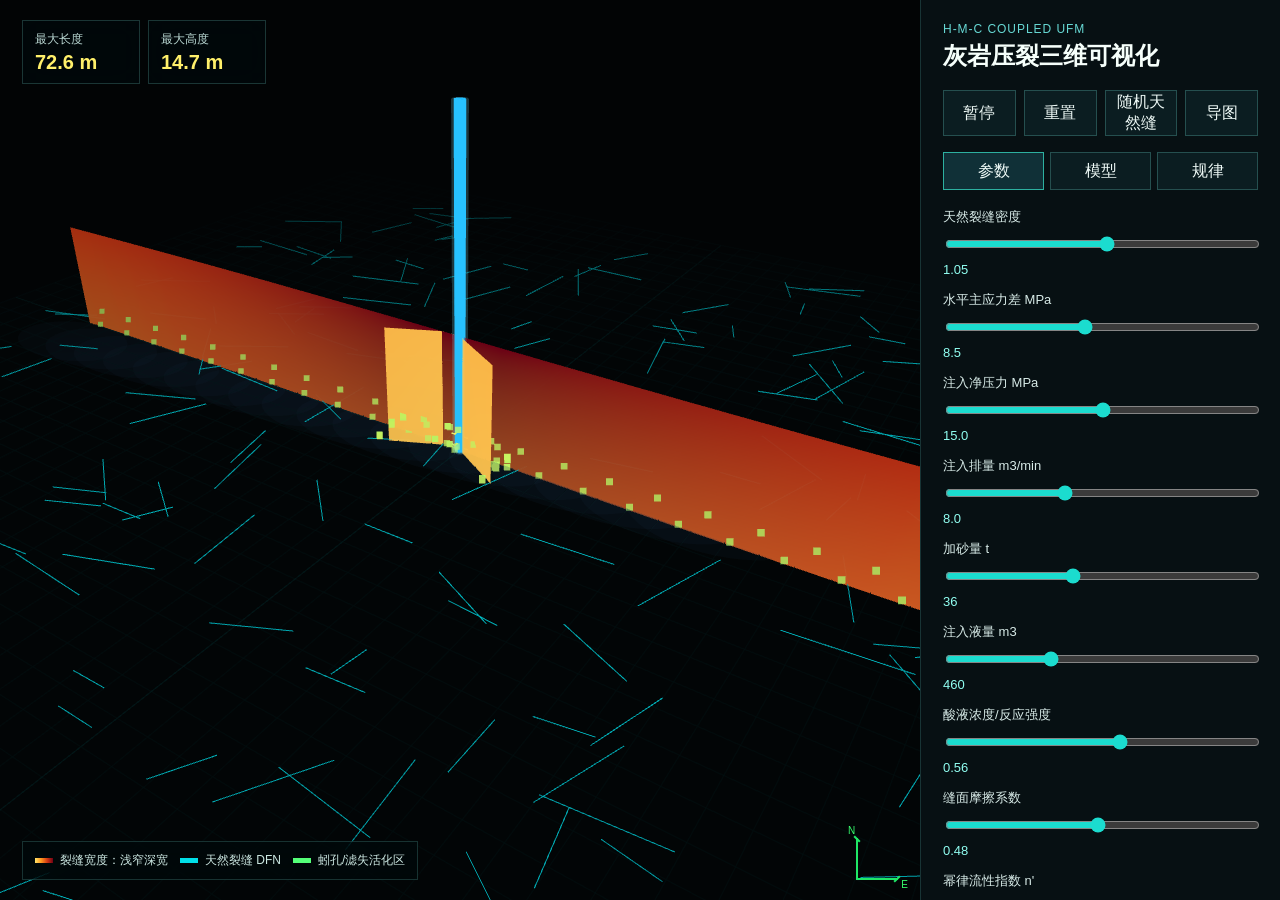
==== index.html @ 72e54757 "Deploy fracture visualizer" ====
<!doctype html>
<html lang="zh-CN">
  <head>
    <meta charset="UTF-8" />
    <meta name="viewport" content="width=device-width, initial-scale=1.0" />
    <title>灰岩多尺度耦合裂缝三维模拟</title>
    <link rel="stylesheet" href="./src/styles.css" />
    <script type="module" src="./src/main.js"></script>
  </head>
  <body>
    <main id="app">
      <section class="stage">
        <div id="viewport" aria-label="三维裂缝模拟视窗"></div>
        <div class="stage-metrics" aria-label="裂缝最大尺度">
          <div><span>最大长度</span><strong id="stageMaxLength">0 m</strong></div>
          <div><span>最大高度</span><strong id="stageMaxHeight">0 m</strong></div>
        </div>
        <div class="legend">
          <span><i class="swatch hot"></i>裂缝宽度：浅窄深宽</span>
          <span><i class="swatch cyan"></i>天然裂缝 DFN</span>
          <span><i class="swatch green"></i>蚓孔/滤失活化区</span>
        </div>
        <div class="compass" aria-hidden="true">
          <span class="north">N</span>
          <span class="east">E</span>
        </div>
      </section>

      <aside class="panel">
        <header class="panel-head">
          <p>H-M-C Coupled UFM</p>
          <h1>灰岩压裂三维可视化</h1>
        </header>

        <div class="toolbar" aria-label="模拟控制">
          <button id="toggleRun" type="button" title="播放或暂停模拟">暂停</button>
          <button id="reset" type="button" title="重置裂缝网络">重置</button>
          <button id="randomNF" type="button" title="随机刷新天然裂缝位置">随机天然缝</button>
          <button id="snapshot" type="button" title="导出当前图片">导图</button>
        </div>

        <div class="tabs" role="tablist">
          <button class="tab active" type="button" data-tab="params">参数</button>
          <button class="tab" type="button" data-tab="model">模型</button>
          <button class="tab" type="button" data-tab="insight">规律</button>
        </div>

        <section class="tab-panel active" data-panel="params">
          <label>
            天然裂缝密度
            <input id="nfDensity" type="range" min="0.25" max="1.8" step="0.05" value="1.05" />
            <output id="nfDensityOut"></output>
          </label>
          <label>
            水平主应力差 MPa
            <input id="stressDiff" type="range" min="1" max="18" step="0.5" value="8.5" />
            <output id="stressDiffOut"></output>
          </label>
          <label>
            注入净压力 MPa
            <input id="netPressure" type="range" min="4" max="26" step="0.5" value="15" />
            <output id="netPressureOut"></output>
          </label>
          <label>
            注入排量 m3/min
            <input id="injectionRate" type="range" min="2" max="18" step="0.5" value="8" />
            <output id="injectionRateOut"></output>
          </label>
          <label>
            加砂量 t
            <input id="sandAmount" type="range" min="0" max="90" step="2" value="35" />
            <output id="sandAmountOut"></output>
          </label>
          <label>
            注入液量 m3
            <input id="fluidVolume" type="range" min="100" max="1200" step="20" value="450" />
            <output id="fluidVolumeOut"></output>
          </label>
          <label>
            酸液浓度/反应强度
            <input id="acidStrength" type="range" min="0" max="1" step="0.02" value="0.56" />
            <output id="acidStrengthOut"></output>
          </label>
          <label>
            缝面摩擦系数
            <input id="friction" type="range" min="0.12" max="0.86" step="0.02" value="0.48" />
            <output id="frictionOut"></output>
          </label>
          <label>
            幂律流性指数 n'
            <input id="flowIndex" type="range" min="0.35" max="1" step="0.01" value="0.62" />
            <output id="flowIndexOut"></output>
          </label>
          <label>
            演化时间
            <input id="timeScale" type="range" min="0" max="1" step="0.01" value="0.74" />
            <output id="timeScaleOut"></output>
          </label>

          <div class="switches">
            <label><input id="showNF" type="checkbox" checked />天然裂缝</label>
            <label><input id="showLeakoff" type="checkbox" checked />滤失蚓孔</label>
            <label><input id="showStress" type="checkbox" checked />应力阴影</label>
          </div>
        </section>

        <section class="tab-panel" data-panel="model">
          <div class="equation">∂w/∂t + ∇·q + qL = 0</div>
          <div class="equation">∂p/∂s ∝ - |q|<sup>n'-1</sup>q / w<sup>2n'+1</sup></div>
          <div class="equation">|τβ + τ| &lt; μ(σnβ + σn) + S0</div>
          <div class="equation">∂Wetched/∂t ∝ α R(Cw) / ρr(1-φ)</div>
          <p class="note">
            该原型采用文档中的 UFM/H-M-C 关系建立可视化近似：DDM 应力阴影控制宽度衰减，Gu-Weng/Renshaw-Pollard 条件控制穿越或偏转，酸岩反应控制刻蚀宽度、摩擦软化与滤失增强。
          </p>
        </section>

        <section class="tab-panel" data-panel="insight">
          <dl class="metrics">
            <div><dt>SRV 体积指数</dt><dd id="srvValue">0</dd></div>
            <div><dt>活化分支数</dt><dd id="branchValue">0</dd></div>
            <div><dt>穿越/偏转比</dt><dd id="crossValue">0</dd></div>
            <div><dt>平均酸蚀缝宽 mm</dt><dd id="etchedValue">0</dd></div>
            <div><dt>最大裂缝长度</dt><dd id="maxLengthValue">0 m</dd></div>
            <div><dt>最大裂缝高度</dt><dd id="maxHeightValue">0 m</dd></div>
            <div><dt>支撑导流指数</dt><dd id="proppantValue">0</dd></div>
          </dl>
          <p id="ruleText" class="rule-text"></p>
        </section>
      </aside>
    </main>
  </body>
</html>
---- src/styles.css ----
:root {
  color-scheme: dark;
  font-family:
    Inter, "Segoe UI", "Microsoft YaHei", "PingFang SC", Arial, sans-serif;
  background: #020405;
  color: #eff7f5;
}

* {
  box-sizing: border-box;
}

body {
  margin: 0;
  min-width: 320px;
  min-height: 100vh;
  overflow: hidden;
}

button,
input {
  font: inherit;
}

#app {
  display: grid;
  grid-template-columns: minmax(0, 1fr) 360px;
  width: 100vw;
  height: 100vh;
  background: #020405;
}

.stage {
  position: relative;
  min-width: 0;
  overflow: hidden;
}

#viewport {
  width: 100%;
  height: 100%;
}

#viewport canvas {
  display: block;
  width: 100%;
  height: 100%;
}

.stage-metrics {
  position: absolute;
  left: 22px;
  top: 20px;
  display: grid;
  grid-template-columns: repeat(2, minmax(118px, 1fr));
  gap: 8px;
  max-width: min(360px, calc(100% - 44px));
  z-index: 2;
}

.stage-metrics div {
  padding: 10px 12px;
  border: 1px solid rgba(128, 240, 230, 0.2);
  background: rgba(1, 10, 12, 0.68);
  backdrop-filter: blur(12px);
}

.stage-metrics span {
  display: block;
  margin-bottom: 4px;
  color: #b9d8d3;
  font-size: 12px;
}

.stage-metrics strong {
  color: #fff06a;
  font-size: 20px;
  line-height: 1;
  font-variant-numeric: tabular-nums;
}

.legend {
  position: absolute;
  left: 22px;
  bottom: 20px;
  display: flex;
  flex-wrap: wrap;
  gap: 12px;
  align-items: center;
  padding: 10px 12px;
  border: 1px solid rgba(128, 240, 230, 0.18);
  background: rgba(1, 10, 12, 0.62);
  backdrop-filter: blur(12px);
  font-size: 12px;
  color: #cce8e3;
}

.legend span {
  display: inline-flex;
  gap: 7px;
  align-items: center;
  white-space: nowrap;
}

.swatch {
  width: 18px;
  height: 5px;
  display: inline-block;
}

.swatch.hot {
  background: linear-gradient(90deg, #ffe36a, #ff9a1f, #d43a12, #6f0015);
}

.swatch.cyan {
  background: #00dfe8;
}

.swatch.green {
  background: #54ff78;
}

.compass {
  position: absolute;
  right: 22px;
  bottom: 20px;
  width: 42px;
  height: 42px;
  border-left: 2px solid #1fe766;
  border-bottom: 2px solid #1fe766;
  color: #38ff6e;
  font-size: 10px;
}

.compass::before,
.compass::after {
  content: "";
  position: absolute;
  background: #1fe766;
}

.compass::before {
  left: -5px;
  top: 0;
  width: 8px;
  height: 2px;
  transform: rotate(45deg);
}

.compass::after {
  right: 0;
  bottom: -5px;
  width: 2px;
  height: 8px;
  transform: rotate(45deg);
}

.north {
  position: absolute;
  left: -10px;
  top: -13px;
}

.east {
  position: absolute;
  right: -10px;
  bottom: -12px;
}

.panel {
  min-width: 0;
  padding: 22px;
  border-left: 1px solid rgba(112, 240, 226, 0.16);
  background: #071013;
  overflow: auto;
}

.panel-head p {
  margin: 0 0 6px;
  color: #67d9d5;
  font-size: 12px;
  text-transform: uppercase;
  letter-spacing: 0.08em;
}

.panel-head h1 {
  margin: 0;
  color: #f6fffb;
  font-size: 24px;
  line-height: 1.18;
  font-weight: 720;
}

.toolbar {
  display: grid;
  grid-template-columns: repeat(4, minmax(0, 1fr));
  gap: 8px;
  margin: 20px 0 16px;
}

.toolbar button,
.tab {
  min-height: 38px;
  border: 1px solid rgba(123, 239, 226, 0.24);
  color: #effaf7;
  background: #0b1d21;
  cursor: pointer;
}

.toolbar button:hover,
.tab:hover,
.tab.active {
  border-color: rgba(64, 255, 224, 0.62);
  background: #103037;
}

.tabs {
  display: grid;
  grid-template-columns: repeat(3, minmax(0, 1fr));
  gap: 6px;
  margin-bottom: 18px;
}

.tab-panel {
  display: none;
}

.tab-panel.active {
  display: block;
}

label {
  display: grid;
  grid-template-columns: 1fr auto;
  gap: 8px 12px;
  align-items: center;
  margin-bottom: 14px;
  color: #d8ebe8;
  font-size: 13px;
}

output {
  color: #91fff2;
  font-variant-numeric: tabular-nums;
}

input[type="range"] {
  grid-column: 1 / -1;
  width: 100%;
  accent-color: #1bdccf;
}

.switches {
  display: grid;
  grid-template-columns: 1fr;
  gap: 10px;
  margin-top: 18px;
  padding-top: 16px;
  border-top: 1px solid rgba(255, 255, 255, 0.08);
}

.switches label {
  display: flex;
  gap: 9px;
  margin: 0;
}

input[type="checkbox"] {
  width: 16px;
  height: 16px;
  accent-color: #18dbca;
}

.equation {
  margin-bottom: 10px;
  padding: 11px 12px;
  border: 1px solid rgba(96, 231, 215, 0.18);
  background: #09191d;
  color: #f7fffc;
  font-family: "Cambria Math", Cambria, Georgia, serif;
  font-size: 15px;
  line-height: 1.45;
}

.note,
.rule-text {
  color: #b7ccc8;
  font-size: 13px;
  line-height: 1.7;
}

.metrics {
  display: grid;
  gap: 10px;
  margin: 0 0 18px;
}

.metrics div {
  display: flex;
  justify-content: space-between;
  gap: 14px;
  padding: 12px 0;
  border-bottom: 1px solid rgba(255, 255, 255, 0.08);
}

.metrics dt {
  color: #b6cbc7;
}

.metrics dd {
  margin: 0;
  color: #fff06a;
  font-weight: 760;
  font-variant-numeric: tabular-nums;
}

@media (max-width: 900px) {
  body {
    overflow: auto;
  }

  #app {
    grid-template-columns: 1fr;
    height: auto;
    min-height: 100vh;
  }

  .stage {
    height: 62vh;
    min-height: 430px;
  }

  .panel {
    border-left: 0;
    border-top: 1px solid rgba(112, 240, 226, 0.16);
  }
}

@media (max-width: 520px) {
  .panel {
    padding: 18px;
  }

  .legend {
    left: 12px;
    right: 12px;
    bottom: 14px;
  }

  .stage-metrics {
    left: 12px;
    top: 12px;
    grid-template-columns: 1fr;
    max-width: 190px;
  }

  .compass {
    display: none;
  }
}
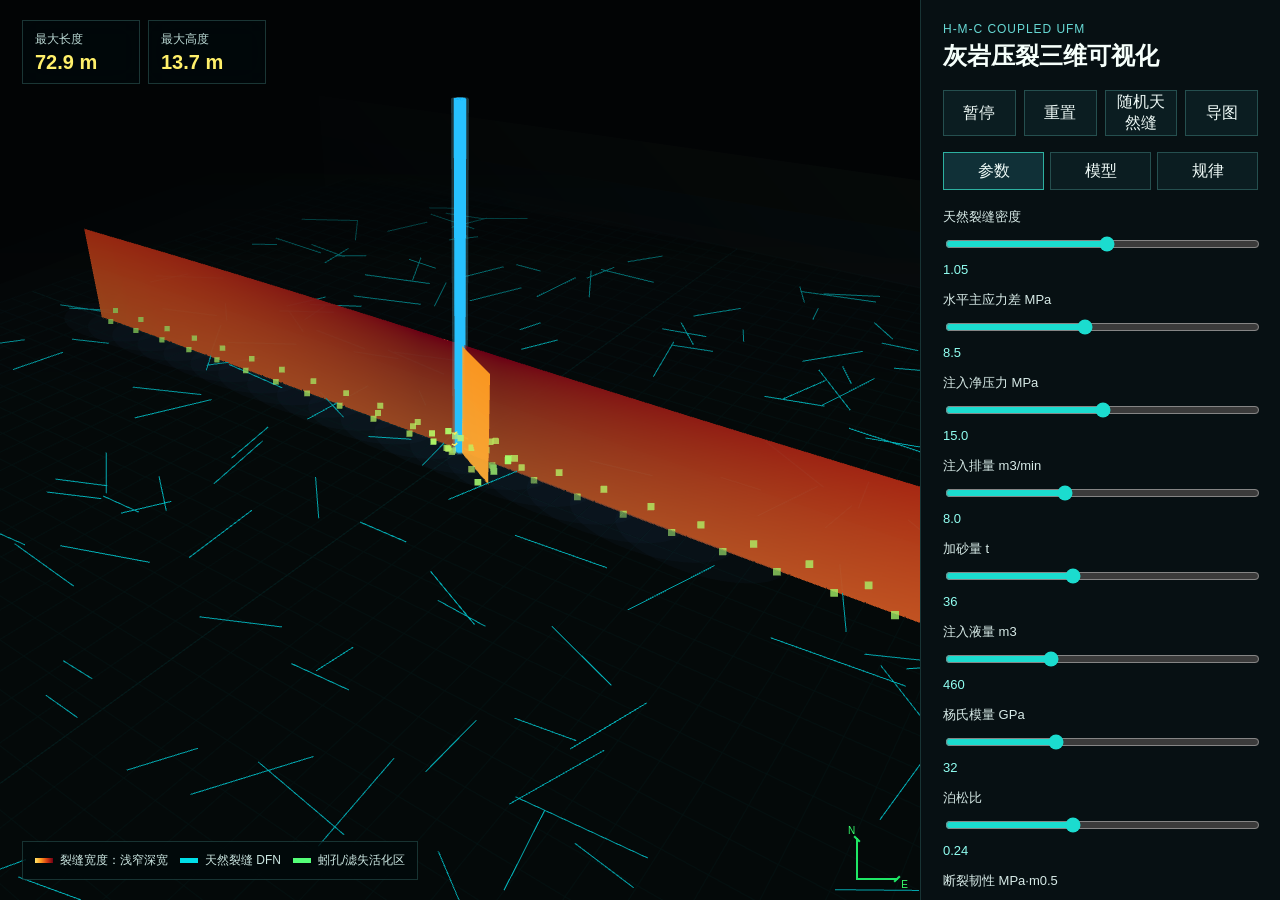
==== commit fcc1e4ae: "Add geomechanics controls" ====
--- a/index.html
+++ b/index.html
@@ -77,6 +77,31 @@
             <output id="fluidVolumeOut"></output>
           </label>
           <label>
+            杨氏模量 GPa
+            <input id="youngModulus" type="range" min="12" max="70" step="1" value="32" />
+            <output id="youngModulusOut"></output>
+          </label>
+          <label>
+            泊松比
+            <input id="poissonRatio" type="range" min="0.16" max="0.36" step="0.01" value="0.24" />
+            <output id="poissonRatioOut"></output>
+          </label>
+          <label>
+            断裂韧性 MPa·m0.5
+            <input id="fractureToughness" type="range" min="0.35" max="2.8" step="0.05" value="1.15" />
+            <output id="fractureToughnessOut"></output>
+          </label>
+          <label>
+            滤失系数 m/min0.5
+            <input id="leakoffCoeff" type="range" min="0.001" max="0.025" step="0.001" value="0.006" />
+            <output id="leakoffCoeffOut"></output>
+          </label>
+          <label>
+            岩性分层/隔层强度
+            <input id="layerContrast" type="range" min="0" max="1" step="0.02" value="0.38" />
+            <output id="layerContrastOut"></output>
+          </label>
+          <label>
             酸液浓度/反应强度
             <input id="acidStrength" type="range" min="0" max="1" step="0.02" value="0.56" />
             <output id="acidStrengthOut"></output>
@@ -123,6 +148,8 @@
             <div><dt>最大裂缝长度</dt><dd id="maxLengthValue">0 m</dd></div>
             <div><dt>最大裂缝高度</dt><dd id="maxHeightValue">0 m</dd></div>
             <div><dt>支撑导流指数</dt><dd id="proppantValue">0</dd></div>
+            <div><dt>层间限制系数</dt><dd id="containmentValue">0</dd></div>
+            <div><dt>净压力效率</dt><dd id="pressureEfficiencyValue">0</dd></div>
           </dl>
           <p id="ruleText" class="rule-text"></p>
         </section>
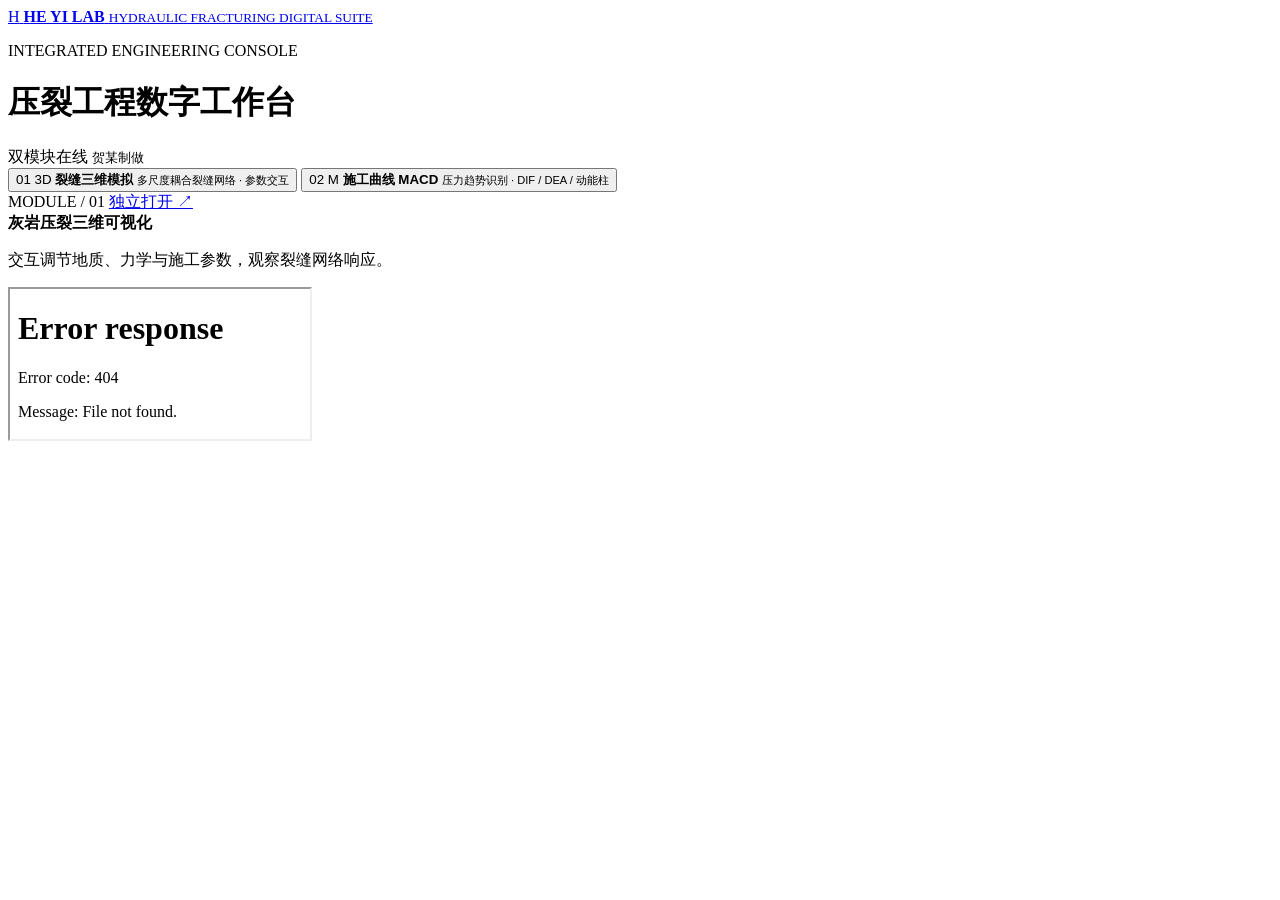
==== commit 12e808e4: "Update index.html" ====
--- a/index.html
+++ b/index.html
@@ -3,157 +3,118 @@
   <head>
     <meta charset="UTF-8" />
     <meta name="viewport" content="width=device-width, initial-scale=1.0" />
-    <title>灰岩多尺度耦合裂缝三维模拟</title>
-    <link rel="stylesheet" href="./src/styles.css" />
-    <script type="module" src="./src/main.js"></script>
+    <meta name="theme-color" content="#07111d" />
+    <title>压裂工程数字工作台 · 贺某制做</title>
+    <meta
+      name="description"
+      content="集成裂缝三维模拟与压裂施工曲线 MACD 分析的工程数字工作台。"
+    />
+    <link rel="stylesheet" href="./portal.css" />
+    <script type="module" src="./portal.js"></script>
   </head>
   <body>
-    <main id="app">
-      <section class="stage">
-        <div id="viewport" aria-label="三维裂缝模拟视窗"></div>
-        <div class="stage-metrics" aria-label="裂缝最大尺度">
-          <div><span>最大长度</span><strong id="stageMaxLength">0 m</strong></div>
-          <div><span>最大高度</span><strong id="stageMaxHeight">0 m</strong></div>
-        </div>
-        <div class="legend">
-          <span><i class="swatch hot"></i>裂缝宽度：浅窄深宽</span>
-          <span><i class="swatch cyan"></i>天然裂缝 DFN</span>
-          <span><i class="swatch green"></i>蚓孔/滤失活化区</span>
-        </div>
-        <div class="compass" aria-hidden="true">
-          <span class="north">N</span>
-          <span class="east">E</span>
-        </div>
-      </section>
+    <main class="portal">
+      <header class="portal-header">
+        <a class="brand" href="./" aria-label="压裂工程数字工作台首页">
+          <span class="brand-mark">H</span>
+          <span>
+            <strong>HE YI LAB</strong>
+            <small>HYDRAULIC FRACTURING DIGITAL SUITE</small>
+          </span>
+        </a>
 
-      <aside class="panel">
-        <header class="panel-head">
-          <p>H-M-C Coupled UFM</p>
-          <h1>灰岩压裂三维可视化</h1>
-        </header>
-
-        <div class="toolbar" aria-label="模拟控制">
-          <button id="toggleRun" type="button" title="播放或暂停模拟">暂停</button>
-          <button id="reset" type="button" title="重置裂缝网络">重置</button>
-          <button id="randomNF" type="button" title="随机刷新天然裂缝位置">随机天然缝</button>
-          <button id="snapshot" type="button" title="导出当前图片">导图</button>
+        <div class="title-block">
+          <p>INTEGRATED ENGINEERING CONSOLE</p>
+          <h1>压裂工程数字工作台</h1>
         </div>
 
-        <div class="tabs" role="tablist">
-          <button class="tab active" type="button" data-tab="params">参数</button>
-          <button class="tab" type="button" data-tab="model">模型</button>
-          <button class="tab" type="button" data-tab="insight">规律</button>
+        <div class="system-state" aria-label="系统状态">
+          <i aria-hidden="true"></i>
+          <span>双模块在线</span>
+          <small>贺某制做</small>
+        </div>
+      </header>
+
+      <nav class="module-tabs" role="tablist" aria-label="工程分析模块">
+        <button
+          id="tab-fracture"
+          class="module-tab active"
+          type="button"
+          role="tab"
+          aria-selected="true"
+          aria-controls="panel-fracture"
+          data-module="fracture"
+        >
+          <span class="tab-index">01</span>
+          <span class="tab-code">3D</span>
+          <span class="tab-copy">
+            <strong>裂缝三维模拟</strong>
+            <small>多尺度耦合裂缝网络 · 参数交互</small>
+          </span>
+        </button>
+
+        <button
+          id="tab-macd"
+          class="module-tab"
+          type="button"
+          role="tab"
+          aria-selected="false"
+          aria-controls="panel-macd"
+          data-module="macd"
+        >
+          <span class="tab-index">02</span>
+          <span class="tab-code">M</span>
+          <span class="tab-copy">
+            <strong>施工曲线 MACD</strong>
+            <small>压力趋势识别 · DIF / DEA / 动能柱</small>
+          </span>
+        </button>
+
+        <div class="module-meta">
+          <span id="activeCode">MODULE / 01</span>
+          <a id="openModule" href="./fracture/" target="_blank" rel="noopener">
+            独立打开 ↗
+          </a>
+        </div>
+      </nav>
+
+      <section class="workspace" aria-live="polite">
+        <div class="workspace-bar">
+          <div>
+            <span class="signal" aria-hidden="true"></span>
+            <strong id="activeTitle">灰岩压裂三维可视化</strong>
+          </div>
+          <p id="activeDescription">交互调节地质、力学与施工参数，观察裂缝网络响应。</p>
         </div>
 
-        <section class="tab-panel active" data-panel="params">
-          <label>
-            天然裂缝密度
-            <input id="nfDensity" type="range" min="0.25" max="1.8" step="0.05" value="1.05" />
-            <output id="nfDensityOut"></output>
-          </label>
-          <label>
-            水平主应力差 MPa
-            <input id="stressDiff" type="range" min="1" max="18" step="0.5" value="8.5" />
-            <output id="stressDiffOut"></output>
-          </label>
-          <label>
-            注入净压力 MPa
-            <input id="netPressure" type="range" min="4" max="26" step="0.5" value="15" />
-            <output id="netPressureOut"></output>
-          </label>
-          <label>
-            注入排量 m3/min
-            <input id="injectionRate" type="range" min="2" max="18" step="0.5" value="8" />
-            <output id="injectionRateOut"></output>
-          </label>
-          <label>
-            加砂量 t
-            <input id="sandAmount" type="range" min="0" max="90" step="2" value="35" />
-            <output id="sandAmountOut"></output>
-          </label>
-          <label>
-            注入液量 m3
-            <input id="fluidVolume" type="range" min="100" max="1200" step="20" value="450" />
-            <output id="fluidVolumeOut"></output>
-          </label>
-          <label>
-            杨氏模量 GPa
-            <input id="youngModulus" type="range" min="12" max="70" step="1" value="32" />
-            <output id="youngModulusOut"></output>
-          </label>
-          <label>
-            泊松比
-            <input id="poissonRatio" type="range" min="0.16" max="0.36" step="0.01" value="0.24" />
-            <output id="poissonRatioOut"></output>
-          </label>
-          <label>
-            断裂韧性 MPa·m0.5
-            <input id="fractureToughness" type="range" min="0.35" max="2.8" step="0.05" value="1.15" />
-            <output id="fractureToughnessOut"></output>
-          </label>
-          <label>
-            滤失系数 m/min0.5
-            <input id="leakoffCoeff" type="range" min="0.001" max="0.025" step="0.001" value="0.006" />
-            <output id="leakoffCoeffOut"></output>
-          </label>
-          <label>
-            岩性分层/隔层强度
-            <input id="layerContrast" type="range" min="0" max="1" step="0.02" value="0.38" />
-            <output id="layerContrastOut"></output>
-          </label>
-          <label>
-            酸液浓度/反应强度
-            <input id="acidStrength" type="range" min="0" max="1" step="0.02" value="0.56" />
-            <output id="acidStrengthOut"></output>
-          </label>
-          <label>
-            缝面摩擦系数
-            <input id="friction" type="range" min="0.12" max="0.86" step="0.02" value="0.48" />
-            <output id="frictionOut"></output>
-          </label>
-          <label>
-            幂律流性指数 n'
-            <input id="flowIndex" type="range" min="0.35" max="1" step="0.01" value="0.62" />
-            <output id="flowIndexOut"></output>
-          </label>
-          <label>
-            演化时间
-            <input id="timeScale" type="range" min="0" max="1" step="0.01" value="0.74" />
-            <output id="timeScaleOut"></output>
-          </label>
-
-          <div class="switches">
-            <label><input id="showNF" type="checkbox" checked />天然裂缝</label>
-            <label><input id="showLeakoff" type="checkbox" checked />滤失蚓孔</label>
-            <label><input id="showStress" type="checkbox" checked />应力阴影</label>
-          </div>
+        <section
+          id="panel-fracture"
+          class="module-panel active"
+          role="tabpanel"
+          aria-labelledby="tab-fracture"
+        >
+          <iframe
+            src="./fracture/"
+            title="裂缝三维模拟模块"
+            loading="eager"
+            allow="fullscreen"
+          ></iframe>
         </section>
 
-        <section class="tab-panel" data-panel="model">
-          <div class="equation">∂w/∂t + ∇·q + qL = 0</div>
-          <div class="equation">∂p/∂s ∝ - |q|<sup>n'-1</sup>q / w<sup>2n'+1</sup></div>
-          <div class="equation">|τβ + τ| &lt; μ(σnβ + σn) + S0</div>
-          <div class="equation">∂Wetched/∂t ∝ α R(Cw) / ρr(1-φ)</div>
-          <p class="note">
-            该原型采用文档中的 UFM/H-M-C 关系建立可视化近似：DDM 应力阴影控制宽度衰减，Gu-Weng/Renshaw-Pollard 条件控制穿越或偏转，酸岩反应控制刻蚀宽度、摩擦软化与滤失增强。
-          </p>
+        <section
+          id="panel-macd"
+          class="module-panel"
+          role="tabpanel"
+          aria-labelledby="tab-macd"
+          hidden
+        >
+          <iframe
+            data-src="./fracpulse/"
+            title="压裂施工曲线 MACD 分析模块"
+            loading="lazy"
+          ></iframe>
         </section>
-
-        <section class="tab-panel" data-panel="insight">
-          <dl class="metrics">
-            <div><dt>SRV 体积指数</dt><dd id="srvValue">0</dd></div>
-            <div><dt>活化分支数</dt><dd id="branchValue">0</dd></div>
-            <div><dt>穿越/偏转比</dt><dd id="crossValue">0</dd></div>
-            <div><dt>平均酸蚀缝宽 mm</dt><dd id="etchedValue">0</dd></div>
-            <div><dt>最大裂缝长度</dt><dd id="maxLengthValue">0 m</dd></div>
-            <div><dt>最大裂缝高度</dt><dd id="maxHeightValue">0 m</dd></div>
-            <div><dt>支撑导流指数</dt><dd id="proppantValue">0</dd></div>
-            <div><dt>层间限制系数</dt><dd id="containmentValue">0</dd></div>
-            <div><dt>净压力效率</dt><dd id="pressureEfficiencyValue">0</dd></div>
-          </dl>
-          <p id="ruleText" class="rule-text"></p>
-        </section>
-      </aside>
+      </section>
     </main>
   </body>
 </html>
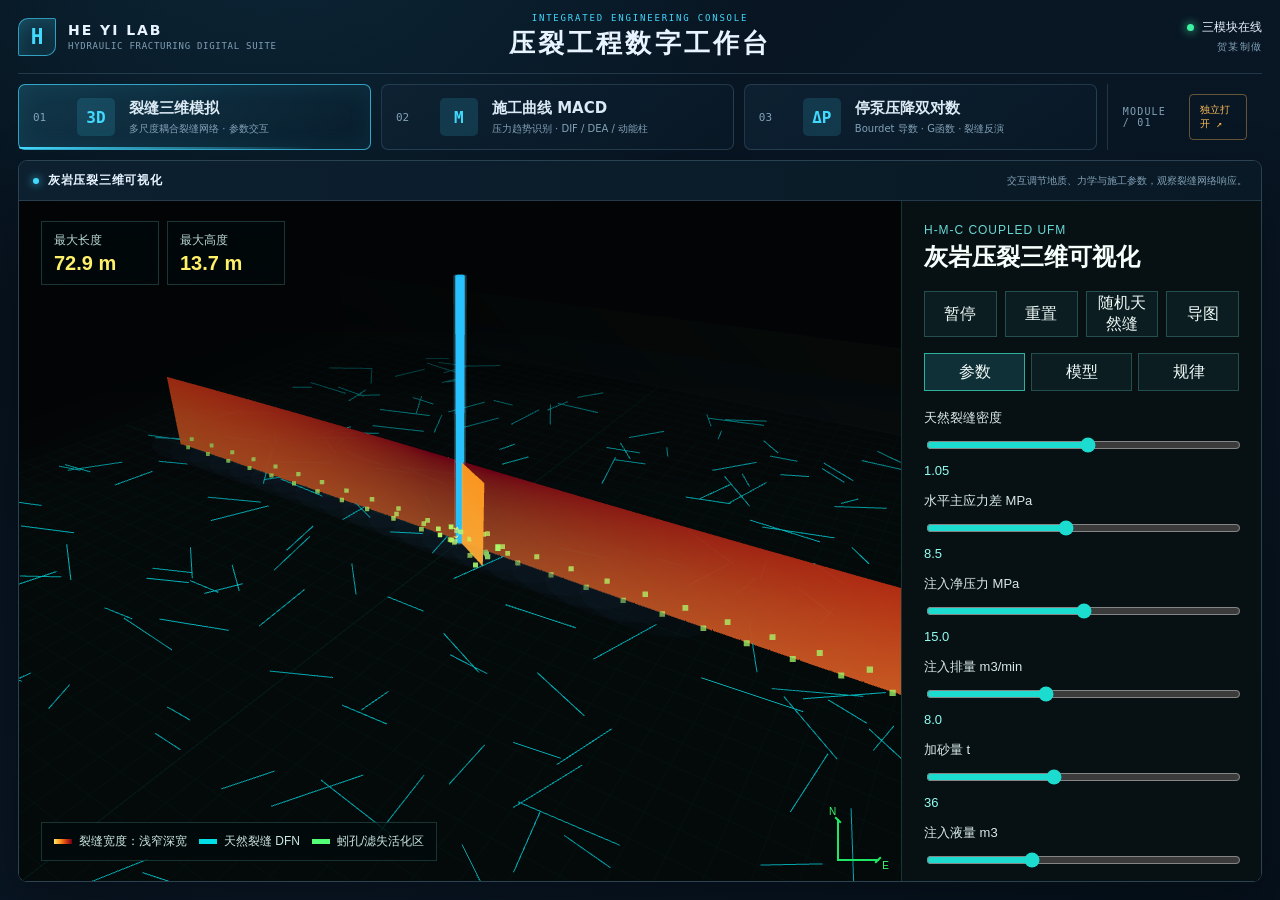
==== commit dfd0ef77: "Add pressure falloff analysis module" ====
--- a/index.html
+++ b/index.html
@@ -7,7 +7,7 @@
     <title>压裂工程数字工作台 · 贺某制做</title>
     <meta
       name="description"
-      content="集成裂缝三维模拟与压裂施工曲线 MACD 分析的工程数字工作台。"
+      content="集成裂缝三维模拟、施工曲线多指标分析与停泵压降双对数反演的工程数字工作台。"
     />
     <link rel="stylesheet" href="./portal.css" />
     <script type="module" src="./portal.js"></script>
@@ -30,7 +30,7 @@
 
         <div class="system-state" aria-label="系统状态">
           <i aria-hidden="true"></i>
-          <span>双模块在线</span>
+          <span>三模块在线</span>
           <small>贺某制做</small>
         </div>
       </header>
@@ -67,6 +67,23 @@
           <span class="tab-copy">
             <strong>施工曲线 MACD</strong>
             <small>压力趋势识别 · DIF / DEA / 动能柱</small>
+          </span>
+        </button>
+
+        <button
+          id="tab-falloff"
+          class="module-tab"
+          type="button"
+          role="tab"
+          aria-selected="false"
+          aria-controls="panel-falloff"
+          data-module="falloff"
+        >
+          <span class="tab-index">03</span>
+          <span class="tab-code">ΔP</span>
+          <span class="tab-copy">
+            <strong>停泵压降双对数</strong>
+            <small>Bourdet 导数 · G函数 · 裂缝反演</small>
           </span>
         </button>
 
@@ -114,6 +131,20 @@
             loading="lazy"
           ></iframe>
         </section>
+
+        <section
+          id="panel-falloff"
+          class="module-panel"
+          role="tabpanel"
+          aria-labelledby="tab-falloff"
+          hidden
+        >
+          <iframe
+            data-src="./falloff/"
+            title="停泵压降双对数分析模块"
+            loading="lazy"
+          ></iframe>
+        </section>
       </section>
     </main>
   </body>
--- a/portal.css
+++ b/portal.css
@@ -0,0 +1,425 @@
+:root {
+  color-scheme: dark;
+  font-family: Inter, "Microsoft YaHei", "PingFang SC", system-ui, sans-serif;
+  background: #07111d;
+  color: #e8f4ff;
+  --cyan: #42d9ff;
+  --cyan-soft: rgba(66, 217, 255, 0.14);
+  --amber: #ffbd59;
+  --panel: #0b1927;
+  --line: rgba(135, 181, 210, 0.2);
+  --muted: #82a1b7;
+}
+
+* {
+  box-sizing: border-box;
+}
+
+html,
+body {
+  width: 100%;
+  height: 100%;
+  margin: 0;
+  overflow: hidden;
+}
+
+body {
+  background:
+    radial-gradient(circle at 20% -20%, rgba(32, 127, 165, 0.22), transparent 37%),
+    linear-gradient(135deg, #06101b 0%, #091725 55%, #06111c 100%);
+}
+
+button,
+a {
+  font: inherit;
+}
+
+.portal {
+  display: grid;
+  grid-template-rows: 74px 86px minmax(0, 1fr);
+  width: 100%;
+  height: 100%;
+  padding: 0 18px 18px;
+}
+
+.portal-header {
+  display: grid;
+  grid-template-columns: minmax(220px, 1fr) auto minmax(220px, 1fr);
+  align-items: center;
+  gap: 22px;
+  border-bottom: 1px solid var(--line);
+}
+
+.brand {
+  display: inline-flex;
+  align-items: center;
+  gap: 12px;
+  width: fit-content;
+  color: inherit;
+  text-decoration: none;
+}
+
+.brand-mark {
+  display: grid;
+  place-items: center;
+  width: 38px;
+  height: 38px;
+  border: 1px solid rgba(66, 217, 255, 0.65);
+  border-radius: 10px 2px 10px 2px;
+  background: linear-gradient(145deg, rgba(66, 217, 255, 0.2), rgba(66, 217, 255, 0.03));
+  color: var(--cyan);
+  font-family: Consolas, monospace;
+  font-size: 21px;
+  font-weight: 800;
+  box-shadow: inset 0 0 18px rgba(66, 217, 255, 0.11);
+}
+
+.brand strong,
+.brand small {
+  display: block;
+}
+
+.brand strong {
+  letter-spacing: 0.14em;
+  font-size: 14px;
+}
+
+.brand small {
+  margin-top: 3px;
+  color: var(--muted);
+  font-family: Consolas, monospace;
+  font-size: 9px;
+  letter-spacing: 0.08em;
+}
+
+.title-block {
+  text-align: center;
+}
+
+.title-block p,
+.title-block h1 {
+  margin: 0;
+}
+
+.title-block p {
+  color: var(--cyan);
+  font-family: Consolas, monospace;
+  font-size: 9px;
+  letter-spacing: 0.2em;
+}
+
+.title-block h1 {
+  margin-top: 3px;
+  font-size: clamp(18px, 2vw, 26px);
+  letter-spacing: 0.12em;
+  font-weight: 650;
+}
+
+.system-state {
+  display: grid;
+  grid-template-columns: auto auto;
+  justify-content: end;
+  align-items: center;
+  column-gap: 8px;
+  font-size: 12px;
+}
+
+.system-state i {
+  width: 7px;
+  height: 7px;
+  border-radius: 50%;
+  background: #3df3a3;
+  box-shadow: 0 0 10px #3df3a3;
+}
+
+.system-state small {
+  grid-column: 1 / -1;
+  margin-top: 4px;
+  color: var(--muted);
+  text-align: right;
+  letter-spacing: 0.12em;
+}
+
+.module-tabs {
+  display: grid;
+  grid-template-columns: repeat(3, minmax(220px, 1fr)) minmax(150px, 0.44fr);
+  gap: 10px;
+  padding: 10px 0;
+}
+
+.module-tab {
+  position: relative;
+  display: grid;
+  grid-template-columns: 34px 42px 1fr;
+  align-items: center;
+  gap: 10px;
+  min-width: 0;
+  padding: 10px 14px;
+  border: 1px solid var(--line);
+  border-radius: 7px;
+  background: linear-gradient(145deg, rgba(14, 34, 51, 0.92), rgba(9, 24, 38, 0.88));
+  color: #dbeaf4;
+  text-align: left;
+  cursor: pointer;
+  transition: border-color 160ms ease, background 160ms ease, transform 160ms ease;
+}
+
+.module-tab::after {
+  content: "";
+  position: absolute;
+  right: 0;
+  bottom: 0;
+  left: 0;
+  height: 2px;
+  border-radius: 0 0 7px 7px;
+  background: transparent;
+}
+
+.module-tab:hover {
+  border-color: rgba(66, 217, 255, 0.48);
+  transform: translateY(-1px);
+}
+
+.module-tab:focus-visible {
+  outline: 2px solid var(--cyan);
+  outline-offset: 2px;
+}
+
+.module-tab.active {
+  border-color: rgba(66, 217, 255, 0.7);
+  background: linear-gradient(145deg, rgba(20, 62, 82, 0.82), rgba(9, 29, 44, 0.92));
+  box-shadow: inset 0 0 24px rgba(66, 217, 255, 0.08);
+}
+
+.module-tab.active::after {
+  background: linear-gradient(90deg, var(--cyan), transparent 84%);
+}
+
+.tab-index {
+  color: var(--muted);
+  font-family: Consolas, monospace;
+  font-size: 11px;
+}
+
+.tab-code {
+  display: grid;
+  place-items: center;
+  width: 38px;
+  height: 38px;
+  border-radius: 5px;
+  background: var(--cyan-soft);
+  color: var(--cyan);
+  font-family: Consolas, monospace;
+  font-weight: 800;
+}
+
+.tab-copy {
+  min-width: 0;
+}
+
+.tab-copy strong,
+.tab-copy small {
+  display: block;
+  overflow: hidden;
+  text-overflow: ellipsis;
+  white-space: nowrap;
+}
+
+.tab-copy strong {
+  font-size: 15px;
+}
+
+.tab-copy small {
+  margin-top: 4px;
+  color: var(--muted);
+  font-size: 10px;
+}
+
+.module-meta {
+  display: flex;
+  align-items: center;
+  justify-content: space-between;
+  gap: 12px;
+  padding: 0 15px;
+  border-left: 1px solid var(--line);
+  font-family: Consolas, monospace;
+  font-size: 10px;
+}
+
+.module-meta span {
+  color: var(--muted);
+  letter-spacing: 0.12em;
+}
+
+.module-meta a {
+  padding: 8px 10px;
+  border: 1px solid rgba(255, 189, 89, 0.38);
+  border-radius: 4px;
+  color: var(--amber);
+  text-decoration: none;
+}
+
+.workspace {
+  display: grid;
+  grid-template-rows: 40px minmax(0, 1fr);
+  min-height: 0;
+  overflow: hidden;
+  border: 1px solid rgba(135, 181, 210, 0.26);
+  border-radius: 9px;
+  background: var(--panel);
+  box-shadow: 0 22px 60px rgba(0, 0, 0, 0.32);
+}
+
+.workspace-bar {
+  display: flex;
+  align-items: center;
+  justify-content: space-between;
+  gap: 20px;
+  padding: 0 14px;
+  border-bottom: 1px solid var(--line);
+  background: linear-gradient(90deg, #0d2030, #091925);
+}
+
+.workspace-bar div {
+  display: flex;
+  align-items: center;
+  gap: 9px;
+}
+
+.workspace-bar strong {
+  font-size: 12px;
+  letter-spacing: 0.06em;
+}
+
+.workspace-bar p {
+  margin: 0;
+  overflow: hidden;
+  color: var(--muted);
+  font-size: 10px;
+  text-overflow: ellipsis;
+  white-space: nowrap;
+}
+
+.signal {
+  width: 6px;
+  height: 6px;
+  border-radius: 50%;
+  background: var(--cyan);
+  box-shadow: 0 0 9px var(--cyan);
+}
+
+.module-panel {
+  min-width: 0;
+  min-height: 0;
+  background: #07111c;
+}
+
+.module-panel[hidden] {
+  display: none;
+}
+
+.module-panel iframe {
+  display: block;
+  width: 100%;
+  height: 100%;
+  border: 0;
+  background: #07111c;
+}
+
+@media (max-width: 1100px) {
+  .portal {
+    grid-template-rows: 66px 132px minmax(0, 1fr);
+  }
+
+  .module-tabs {
+    grid-template-columns: repeat(3, 1fr);
+    grid-template-rows: 78px 32px;
+    gap: 6px;
+    padding: 7px 0;
+  }
+
+  .module-meta {
+    grid-column: 1 / -1;
+    padding: 0 4px;
+    border-left: 0;
+  }
+}
+
+@media (max-width: 820px) {
+  .portal {
+    grid-template-rows: 58px 126px minmax(0, 1fr);
+    padding: 0 8px 8px;
+  }
+
+  .portal-header {
+    grid-template-columns: 1fr auto;
+    gap: 10px;
+  }
+
+  .title-block {
+    display: none;
+  }
+
+  .brand small,
+  .system-state small {
+    display: none;
+  }
+
+  .module-tab {
+    grid-template-columns: 30px 1fr;
+    gap: 7px;
+    padding: 8px;
+  }
+
+  .tab-code {
+    width: 30px;
+    height: 30px;
+  }
+
+  .tab-index {
+    display: none;
+  }
+
+  .tab-copy strong {
+    font-size: 12px;
+  }
+
+  .tab-copy small {
+    font-size: 8px;
+  }
+
+  .module-meta a {
+    padding: 4px 8px;
+  }
+
+  .workspace-bar p {
+    display: none;
+  }
+}
+
+@media (max-width: 480px) {
+  .brand strong {
+    font-size: 11px;
+  }
+
+  .system-state span {
+    font-size: 10px;
+  }
+
+  .tab-copy small {
+    display: none;
+  }
+
+  .module-tab {
+    grid-template-columns: 1fr;
+    text-align: center;
+  }
+
+  .tab-code {
+    display: none;
+  }
+
+  .tab-copy strong {
+    font-size: 10px;
+  }
+}
